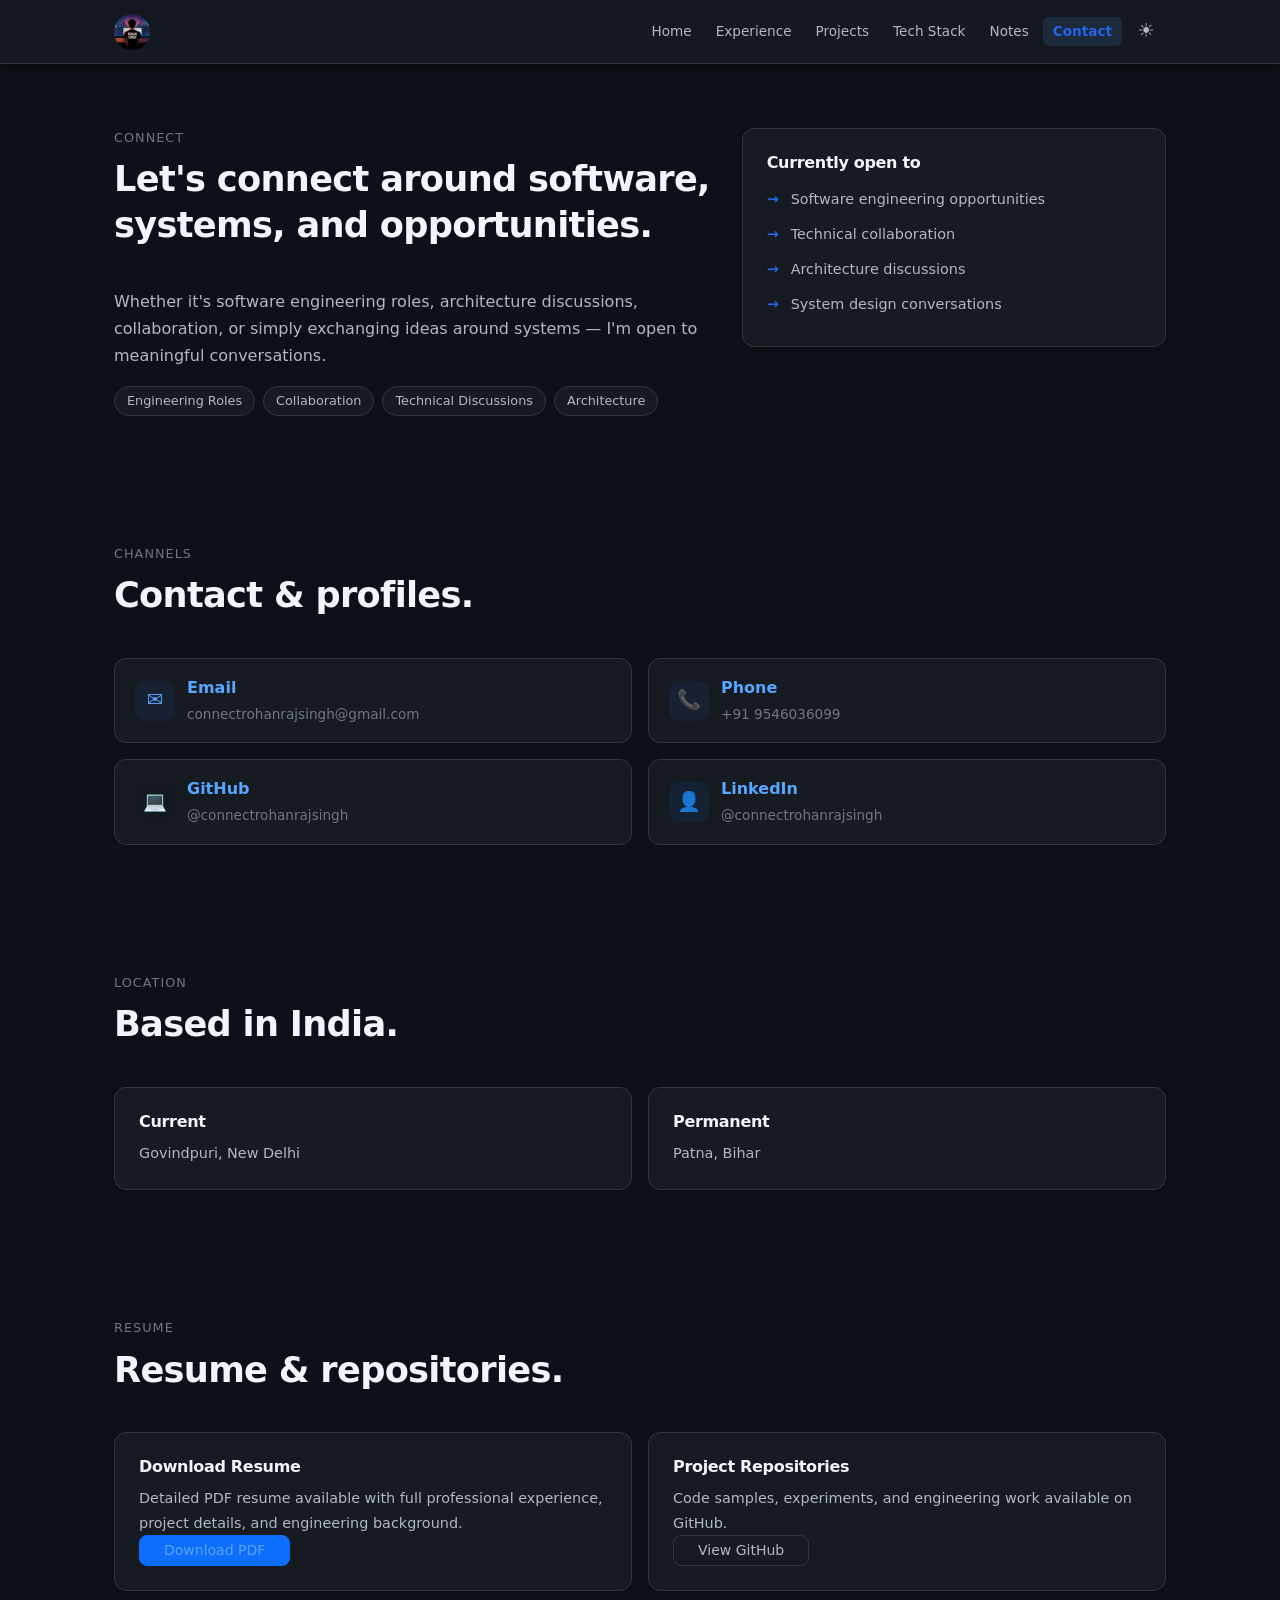
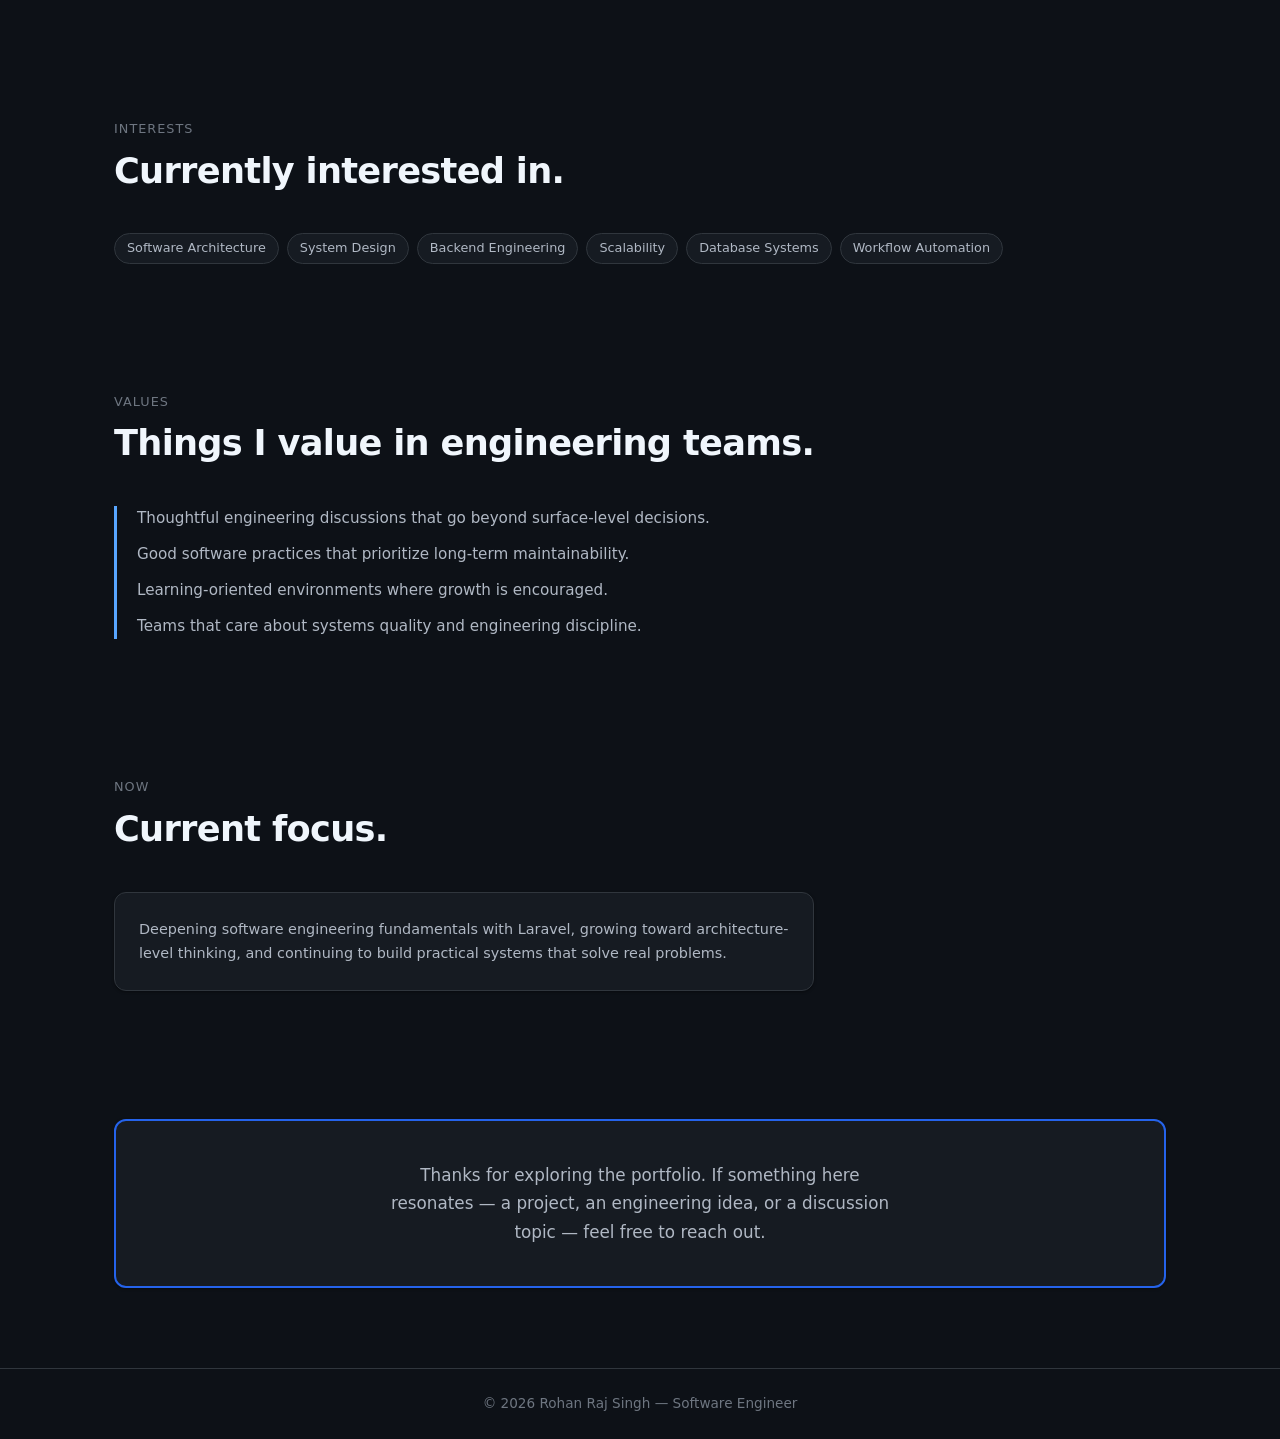
==== contact.html @ fb773af9 "Refactor projects and tech stack pages for improved structure and clarity - Updated HTML structure f" ====
<!DOCTYPE html>
<html lang="en">
<head>
  <meta charset="UTF-8">
  <meta name="viewport" content="width=device-width, initial-scale=1.0">
  <title>Contact — Rohan Raj Singh</title>
  <link rel="icon" href="assets/favicon.png" type="image/png">
  <link href="assets/bootstrap.css" rel="stylesheet">
  <link href="assets/style.css" rel="stylesheet">
  <script src="assets/dark-mode.js"></script>
</head>
<body>

<nav class="navbar navbar-expand-lg sticky-top">
  <div class="container">
    <a class="navbar-brand" href="index.html"><img class="navbar-logo" src="assets/logo.png" alt="RRS"></a>
    <button class="navbar-toggler" type="button" data-bs-toggle="collapse" data-bs-target="#mainNav">
      <span class="navbar-toggler-icon"></span>
    </button>
    <div class="collapse navbar-collapse" id="mainNav">
      <div class="navbar-nav ms-auto align-items-center gap-1">
        <a class="nav-link" href="index.html">Home</a>
        <a class="nav-link" href="experience.html">Experience</a>
        <a class="nav-link" href="projects.html">Projects</a>
        <a class="nav-link" href="tech-stack.html">Tech Stack</a>
        <a class="nav-link" href="engineering-notes.html">Notes</a>
        <a class="nav-link active" href="contact.html">Contact</a>
        <button class="theme-toggle" id="themeToggle">&#127769;</button>
      </div>
    </div>
  </div>
</nav>

<div class="container">
  <section class="section fade-in">
    <div class="row g-4 align-items-start">
      <div class="col-lg-7">
        <div class="section-header">
          <div class="label">Connect</div>
          <h2>Let's connect around software, systems, and opportunities.</h2>
        </div>
        <p>Whether it's software engineering roles, architecture discussions, collaboration, or simply exchanging ideas around systems — I'm open to meaningful conversations.</p>
        <div class="d-flex flex-wrap gap-2 mt-3">
          <span class="badge-modern">Engineering Roles</span>
          <span class="badge-modern">Collaboration</span>
          <span class="badge-modern">Technical Discussions</span>
          <span class="badge-modern">Architecture</span>
        </div>
      </div>
      <div class="col-lg-5">
        <div class="card-modern">
          <h5>Currently open to</h5>
          <ul class="feature-list" style="margin:0;">
            <li>Software engineering opportunities</li>
            <li>Technical collaboration</li>
            <li>Architecture discussions</li>
            <li>System design conversations</li>
          </ul>
        </div>
      </div>
    </div>
  </section>

  <section class="section fade-in">
    <div class="section-header">
      <div class="label">Channels</div>
      <h2>Contact & profiles.</h2>
    </div>
    <div class="row g-3">
      <div class="col-md-6">
        <a href="mailto:connectrohanrajsingh@gmail.com" target="_blank" class="contact-link">
          <span class="icon">&#9993;</span>
          <div><strong>Email</strong><br><span style="font-size:0.85rem;color:var(--text-muted);">connectrohanrajsingh@gmail.com</span></div>
        </a>
      </div>
      <div class="col-md-6">
        <a href="tel:+919546036099" target="_blank" class="contact-link">
          <span class="icon">&#128222;</span>
          <div><strong>Phone</strong><br><span style="font-size:0.85rem;color:var(--text-muted);">+91 9546036099</span></div>
        </a>
      </div>
      <div class="col-md-6">
        <a href="https://github.com/connectrohanrajsingh/" target="_blank" class="contact-link">
          <span class="icon" style="background:rgba(0,0,0,0.08);">&#128187;</span>
          <div><strong>GitHub</strong><br><span style="font-size:0.85rem;color:var(--text-muted);">@connectrohanrajsingh</span></div>
        </a>
      </div>
      <div class="col-md-6">
        <a href="https://www.linkedin.com/in/connectrohanrajsingh/" target="_blank" class="contact-link">
          <span class="icon" style="background:rgba(10,102,194,0.1);">&#128100;</span>
          <div><strong>LinkedIn</strong><br><span style="font-size:0.85rem;color:var(--text-muted);">@connectrohanrajsingh</span></div>
        </a>
      </div>
    </div>
  </section>

  <section class="section fade-in">
    <div class="section-header">
      <div class="label">Location</div>
      <h2>Based in India.</h2>
    </div>
    <div class="row g-3">
      <div class="col-md-6">
        <div class="card-modern">
          <h5>Current</h5>
          <p style="margin:0;">Govindpuri, New Delhi</p>
        </div>
      </div>
      <div class="col-md-6">
        <div class="card-modern">
          <h5>Permanent</h5>
          <p style="margin:0;">Patna, Bihar</p>
        </div>
      </div>
    </div>
  </section>

  <section class="section fade-in">
    <div class="section-header">
      <div class="label">Resume</div>
      <h2>Resume & repositories.</h2>
    </div>
    <div class="row g-3">
      <div class="col-md-6">
        <div class="card-modern">
          <h5>Download Resume</h5>
          <p>Detailed PDF resume available with full professional experience, project details, and engineering background.</p>
          <a href="assets/rohan-raj-singh.pdf" target="_blank" class="btn btn-primary btn-sm px-4" style="border-radius:8px;font-weight:500;">Download PDF</a>
        </div>
      </div>
      <div class="col-md-6">
        <div class="card-modern">
          <h5>Project Repositories</h5>
          <p>Code samples, experiments, and engineering work available on GitHub.</p>
          <a href="https://github.com/connectrohanrajsingh/" target="_blank" class="btn btn-outline-secondary btn-sm px-4" style="border-radius:8px;font-weight:500;">View GitHub</a>
        </div>
      </div>
    </div>
  </section>

  <section class="section fade-in">
    <div class="section-header">
      <div class="label">Interests</div>
      <h2>Currently interested in.</h2>
    </div>
    <div class="d-flex flex-wrap gap-2">
      <span class="badge-modern">Software Architecture</span>
      <span class="badge-modern">System Design</span>
      <span class="badge-modern">Backend Engineering</span>
      <span class="badge-modern">Scalability</span>
      <span class="badge-modern">Database Systems</span>
      <span class="badge-modern">Workflow Automation</span>
    </div>
  </section>

  <section class="section fade-in">
    <div class="section-header">
      <div class="label">Values</div>
      <h2>Things I value in engineering teams.</h2>
    </div>
    <div class="principle-block">
      <p>Thoughtful engineering discussions that go beyond surface-level decisions.</p>
      <p>Good software practices that prioritize long-term maintainability.</p>
      <p>Learning-oriented environments where growth is encouraged.</p>
      <p>Teams that care about systems quality and engineering discipline.</p>
    </div>
  </section>

  <section class="section fade-in">
    <div class="section-header">
      <div class="label">Now</div>
      <h2>Current focus.</h2>
    </div>
    <div class="card-modern" style="max-width:700px;">
      <p style="margin:0;">Deepening software engineering fundamentals with Laravel, growing toward architecture-level thinking, and continuing to build practical systems that solve real problems.</p>
    </div>
  </section>

  <section class="section fade-in" style="padding-bottom:80px;">
    <div class="card-modern" style="text-align:center;border-color:var(--primary);border-width:2px;padding:40px;">
      <p style="max-width:500px;margin:0 auto;font-size:1.05rem;">Thanks for exploring the portfolio. If something here resonates — a project, an engineering idea, or a discussion topic — feel free to reach out.</p>
    </div>
  </section>
</div>

<div class="footer">
  <div class="container">&copy; 2026 Rohan Raj Singh &mdash; Software Engineer</div>
</div>

<script src="assets/bootstrap.js"></script>
<script src="assets/script.js"></script>
</body>
</html>
---- assets/style.css ----
:root {
  --primary: #2563eb;
  --primary-light: #3b82f6;
  --primary-dark: #1d4ed8;
  --accent: #f59e0b;
  --bg: #f8fafc;
  --bg-card: #ffffff;
  --text: #1e293b;
  --text-secondary: #64748b;
  --text-muted: #94a3b8;
  --border: #e2e8f0;
  --shadow: 0 1px 3px rgba(0,0,0,0.06), 0 1px 2px rgba(0,0,0,0.04);
  --shadow-md: 0 4px 6px -1px rgba(0,0,0,0.07), 0 2px 4px -1px rgba(0,0,0,0.04);
  --radius: 12px;
  --radius-lg: 16px;
  --nav-height: 64px;
}

html.dark-mode {
  --bg: #0d1117;
  --bg-card: #161b22;
  --text: #f0f6fc;
  --text-secondary: #b0b8c4;
  --text-muted: #6e7681;
  --border: #30363d;
  --shadow: 0 1px 3px rgba(0,0,0,0.4);
  --shadow-md: 0 4px 6px -1px rgba(0,0,0,0.5);
}

*, *::before, *::after { box-sizing: border-box; }

html { scroll-behavior: smooth; }

body {
  margin: 0;
  padding: 0;
  font-family: -apple-system, BlinkMacSystemFont, 'Inter', 'Segoe UI', Roboto, system-ui, sans-serif;
  background: var(--bg);
  color: var(--text);
  line-height: 1.6;
  transition: background 0.3s, color 0.3s;
}

h1, h2, h3, h4, h5, h6 {
  letter-spacing: -0.02em;
  line-height: 1.3;
  margin: 0 0 0.5em;
}

p { line-height: 1.7; color: var(--text-secondary); margin: 0 0 1em; }
a { color: var(--primary); text-decoration: none; transition: color 0.2s; }
a:hover { color: var(--primary-dark); }

.container { max-width: 1100px; margin: 0 auto; padding: 0 24px; }

/* ─── Navbar ─── */
.navbar {
  min-height: var(--nav-height);
  background: var(--bg-card) !important;
  border-bottom: 1px solid var(--border) !important;
  box-shadow: var(--shadow-md) !important;
  transition: background 0.3s, border-color 0.3s;
  backdrop-filter: blur(8px);
  -webkit-backdrop-filter: blur(8px);
}

html.dark-mode .navbar {
  background: rgba(22, 27, 34, 0.95) !important;
  border-bottom: 1px solid #30363d !important;
}

html.dark-mode .navbar-toggler {
  border-color: rgba(255,255,255,0.2);
  background: rgba(255,255,255,0.05);
}

html.dark-mode .navbar-toggler:hover {
  background: rgba(255,255,255,0.1);
}

html.dark-mode .navbar-toggler-icon {
  filter: invert(1) brightness(2);
}

@media (max-width: 991.98px) {
  html.dark-mode .navbar-collapse {
    background: #161b22;
    border: 1px solid #30363d;
    border-radius: 12px;
    padding: 12px;
    margin-top: 8px;
  }
}

.navbar-logo {
  height: 36px; width: 36px;
  object-fit: cover;
  border-radius: 50%;
}

.nav-link {
  color: var(--text-secondary) !important;
  font-size: 0.85rem;
  padding: 4px 10px !important;
  border-radius: 6px;
  transition: all 0.2s;
}

.navbar-nav {
  gap: 2px;
}

.nav-link:hover { color: var(--primary) !important; background: rgba(37,99,235,0.06); }

.nav-link.active {
  color: var(--primary) !important;
  font-weight: 600;
  background: rgba(37,99,235,0.08);
}

/* ─── Theme Toggle ─── */
.theme-toggle {
  width: 40px; height: 40px;
  border: none;
  background: transparent;
  border-radius: 50%;
  display: flex;
  align-items: center;
  justify-content: center;
  cursor: pointer;
  transition: all 0.25s;
  font-size: 1.2rem;
  color: var(--text-secondary);
}
.theme-toggle:hover { transform: scale(1.15); background: rgba(0,0,0,0.05); }
html.dark-mode .theme-toggle:hover { background: rgba(255,255,255,0.08); }
html.dark-mode .nav-link:hover { background: rgba(88,166,255,0.08); }
html.dark-mode .nav-link.active { background: rgba(88,166,255,0.12); }
html.dark-mode .contact-link:hover { border-color: #58a6ff; color: #58a6ff; }
html.dark-mode .principle-block { border-left-color: #58a6ff; }
html.dark-mode .stat-number { color: #58a6ff; }
html.dark-mode .hero::before { background: radial-gradient(circle, rgba(88,166,255,0.08) 0%, transparent 70%); }

/* ─── Hero ─── */
.hero {
  padding: 80px 0 60px;
  position: relative;
  overflow: hidden;
}

.hero::before {
  content: '';
  position: absolute;
  top: -50%;
  right: -20%;
  width: 600px;
  height: 600px;
  background: radial-gradient(circle, rgba(37,99,235,0.06) 0%, transparent 70%);
  pointer-events: none;
}

.hero h1 {
  font-size: clamp(2.2rem, 5vw, 3.2rem);
  font-weight: 800;
  color: var(--text);
}

.hero .lead { font-size: 1.15rem; color: var(--text-secondary); }

/* ─── Stat Cards ─── */
.stat-card {
  background: var(--bg-card);
  border: 1px solid var(--border);
  border-radius: var(--radius);
  padding: 20px;
  box-shadow: var(--shadow);
  transition: transform 0.2s, box-shadow 0.2s;
}
.stat-card:hover { transform: translateY(-2px); box-shadow: var(--shadow-md); }
.stat-number { font-size: 1.8rem; font-weight: 700; color: var(--primary); line-height: 1.2; }
.stat-label { font-size: 0.85rem; color: var(--text-muted); }

/* ─── Sections ─── */
.section { padding: 64px 0; }
.section-title {
  font-size: 1.5rem;
  font-weight: 700;
  margin-bottom: 2rem;
  position: relative;
  display: inline-block;
}
.section-title::after {
  content: '';
  display: block;
  width: 40px;
  height: 3px;
  background: var(--primary);
  border-radius: 2px;
  margin-top: 6px;
}

/* ─── Cards ─── */
.card-modern {
  background: var(--bg-card);
  border: 1px solid var(--border);
  border-radius: var(--radius);
  padding: 24px;
  box-shadow: var(--shadow);
  transition: all 0.25s;
  height: 100%;
}
.card-modern:hover {
  transform: translateY(-3px);
  box-shadow: var(--shadow-md);
  border-color: var(--primary);
}

.card-modern h5 { font-size: 1rem; font-weight: 600; margin-bottom: 8px; }
.card-modern p { font-size: 0.9rem; margin: 0; }

/* ─── Timeline ─── */
.timeline {
  position: relative;
  padding-left: 32px;
}
.timeline::before {
  content: '';
  position: absolute;
  left: 0;
  top: 0;
  bottom: 0;
  width: 2px;
  background: var(--border);
}
.timeline-item {
  position: relative;
  padding-bottom: 32px;
}
.timeline-item::before {
  content: '';
  position: absolute;
  left: -38px;
  top: 6px;
  width: 12px;
  height: 12px;
  border-radius: 50%;
  background: var(--primary);
  border: 3px solid var(--bg);
  box-shadow: 0 0 0 2px var(--primary);
}
.timeline-item:last-child { padding-bottom: 0; }

/* ─── Badges ─── */
.badge-modern {
  display: inline-block;
  padding: 4px 12px;
  border-radius: 20px;
  font-size: 0.8rem;
  font-weight: 500;
  background: var(--bg-card);
  border: 1px solid var(--border);
  color: var(--text-secondary);
  transition: all 0.2s;
}
.badge-modern:hover { border-color: var(--primary); color: var(--primary); }
.badge-primary { background: rgba(37,99,235,0.1); border-color: rgba(37,99,235,0.2); color: var(--primary); }
.badge-success { background: rgba(16,185,129,0.1); border-color: rgba(16,185,129,0.2); color: #059669; }
.badge-warning { background: rgba(245,158,11,0.1); border-color: rgba(245,158,11,0.2); color: #d97706; }
.badge-danger { background: rgba(239,68,68,0.1); border-color: rgba(239,68,68,0.2); color: #dc2626; }

html.dark-mode .badge-primary { background: rgba(56,139,253,0.2); border-color: rgba(56,139,253,0.3); color: #58a6ff; }
html.dark-mode .badge-success { background: rgba(35,134,54,0.2); border-color: rgba(35,134,54,0.3); color: #3fb950; }
html.dark-mode .badge-warning { background: rgba(209,145,27,0.2); border-color: rgba(209,145,27,0.3); color: #d29922; }
html.dark-mode .badge-danger { background: rgba(218,54,51,0.2); border-color: rgba(218,54,51,0.3); color: #f85149; }
html.dark-mode a { color: #58a6ff; }
html.dark-mode a:hover { color: #79c0ff; }
html.dark-mode .badge-modern { border-color: #30363d; color: #b0b8c4; }
html.dark-mode .badge-modern:hover { border-color: #58a6ff; color: #58a6ff; }
html.dark-mode .card-modern:hover { border-color: #58a6ff; }
html.dark-mode .btn-outline-secondary { color: #b0b8c4; border-color: #30363d; }
html.dark-mode .btn-outline-secondary:hover { background: #30363d; color: #f0f6fc; }

/* ─── Feature List ─── */
.feature-list { list-style: none; padding: 0; margin: 0; }
.feature-list li {
  padding: 6px 0;
  padding-left: 24px;
  position: relative;
  color: var(--text-secondary);
  font-size: 0.9rem;
}
.feature-list li::before {
  content: '→';
  position: absolute;
  left: 0;
  color: var(--primary);
  font-weight: 600;
}

/* ─── Principle Block ─── */
.principle-block {
  border-left: 3px solid var(--primary);
  padding-left: 20px;
}
.principle-block p { margin-bottom: 10px; font-size: 0.95rem; }

/* ─── Contact Grid ─── */
.contact-link {
  display: flex;
  align-items: center;
  gap: 12px;
  padding: 16px 20px;
  background: var(--bg-card);
  border: 1px solid var(--border);
  border-radius: var(--radius);
  color: var(--text);
  transition: all 0.25s;
}
.contact-link:hover {
  border-color: var(--primary);
  color: var(--primary);
  transform: translateY(-2px);
  box-shadow: var(--shadow-md);
}
.contact-link .icon {
  width: 40px; height: 40px;
  border-radius: 10px;
  display: flex;
  align-items: center;
  justify-content: center;
  font-size: 1.2rem;
  background: rgba(37,99,235,0.08);
  flex-shrink: 0;
}

/* ─── Section Header ─── */
.section-header {
  margin-bottom: 40px;
}
.section-header .label {
  font-size: 0.8rem;
  text-transform: uppercase;
  letter-spacing: 0.08em;
  color: var(--text-muted);
  margin-bottom: 8px;
}
.section-header h2 {
  font-size: clamp(1.6rem, 3vw, 2.2rem);
  font-weight: 700;
  margin-bottom: 12px;
}
.section-header p {
  font-size: 1.05rem;
  max-width: 600px;
}

/* ─── Misc ─── */
.text-gradient {
  background: linear-gradient(135deg, var(--primary), var(--accent));
  -webkit-background-clip: text;
  -webkit-text-fill-color: transparent;
  background-clip: text;
}

.gap-2 { gap: 8px; }
.gap-3 { gap: 16px; }
.gap-4 { gap: 24px; }
.mb-2 { margin-bottom: 8px; }
.mb-3 { margin-bottom: 16px; }
.mb-4 { margin-bottom: 24px; }
.mb-5 { margin-bottom: 40px; }
.mt-2 { margin-top: 8px; }
.mt-3 { margin-top: 16px; }
.mt-4 { margin-top: 24px; }
.p-3 { padding: 16px; }
.p-4 { padding: 24px; }

/* ─── Animations ─── */
.fade-in {
  opacity: 0;
  transform: translateY(20px);
  transition: opacity 0.6s ease, transform 0.6s ease;
}
.fade-in.visible {
  opacity: 1;
  transform: translateY(0);
}

/* ─── Responsive ─── */
@media (max-width: 768px) {
  .hero { padding: 48px 0 40px; }
  .section { padding: 40px 0; }
  .container { padding: 0 16px; }
}

/* ─── Footer ─── */
.footer {
  padding: 24px 0;
  border-top: 1px solid var(--border);
  text-align: center;
  color: var(--text-muted);
  font-size: 0.85rem;
}
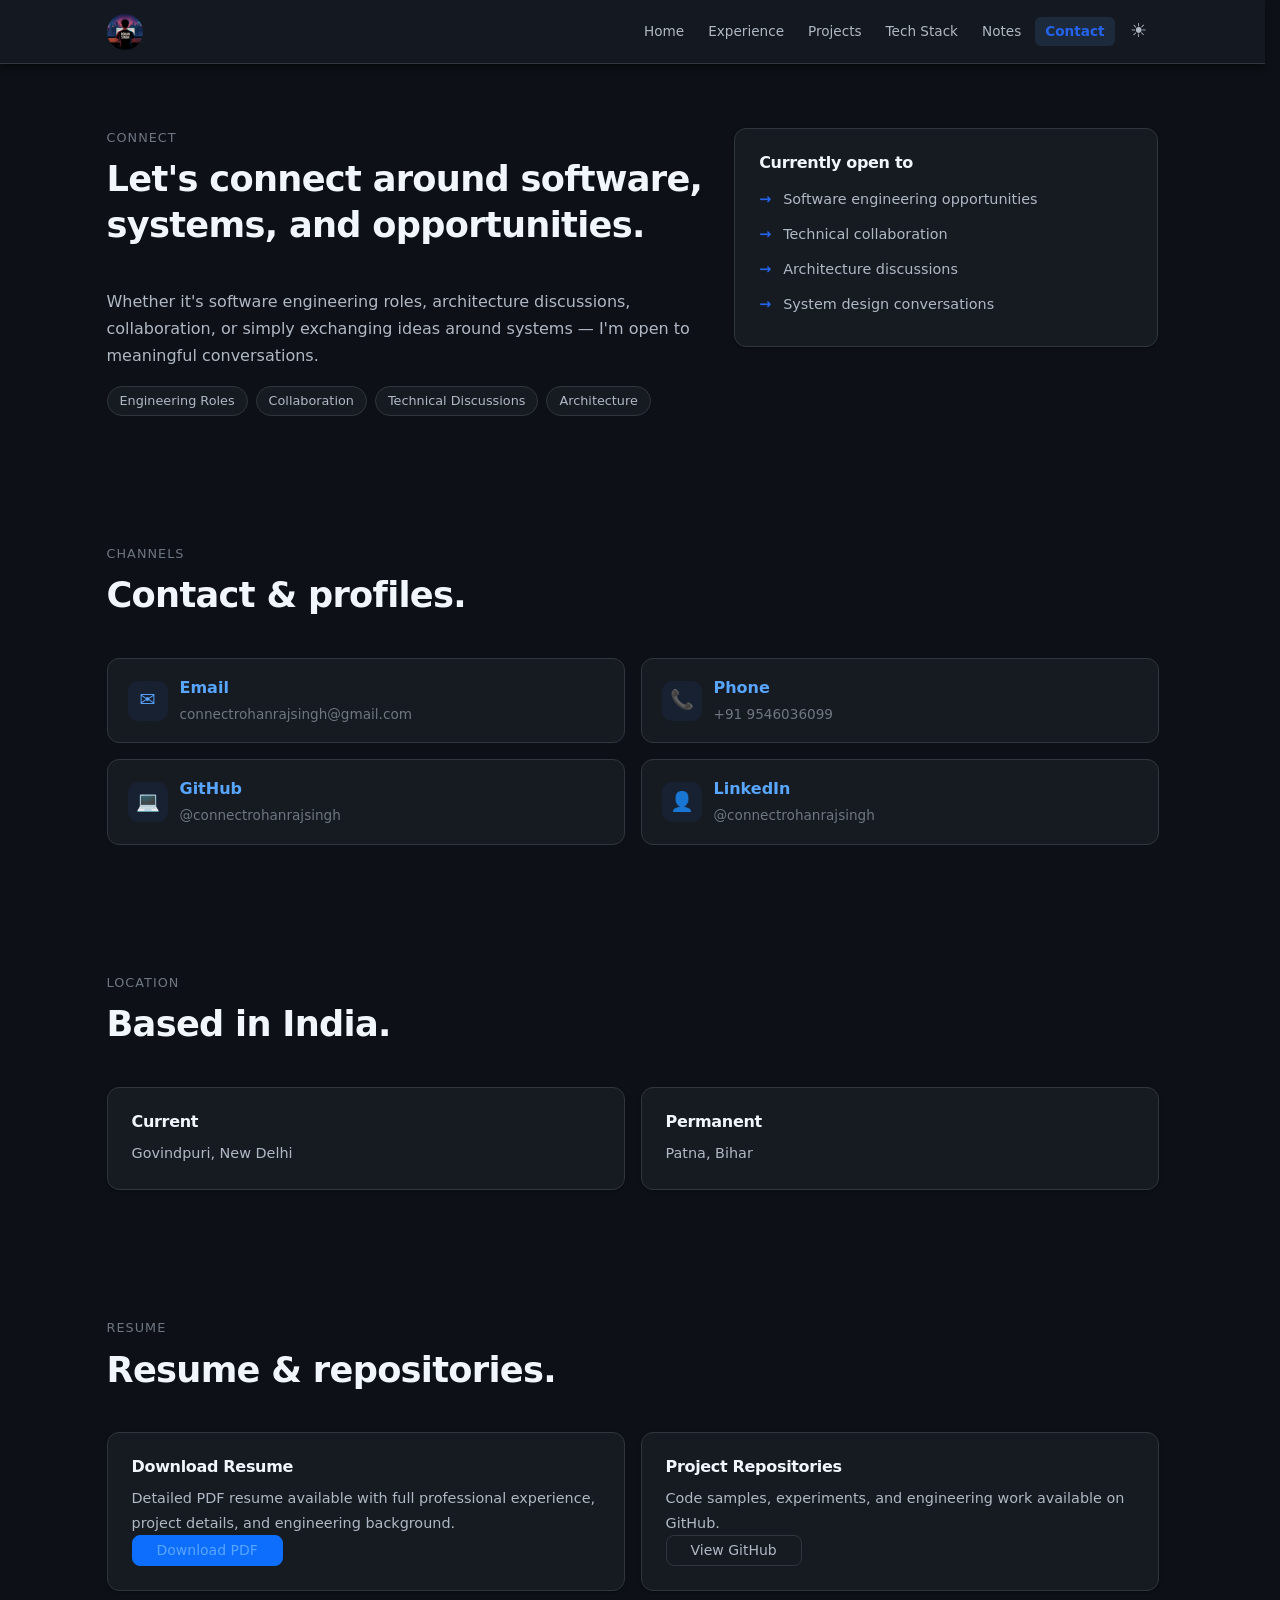
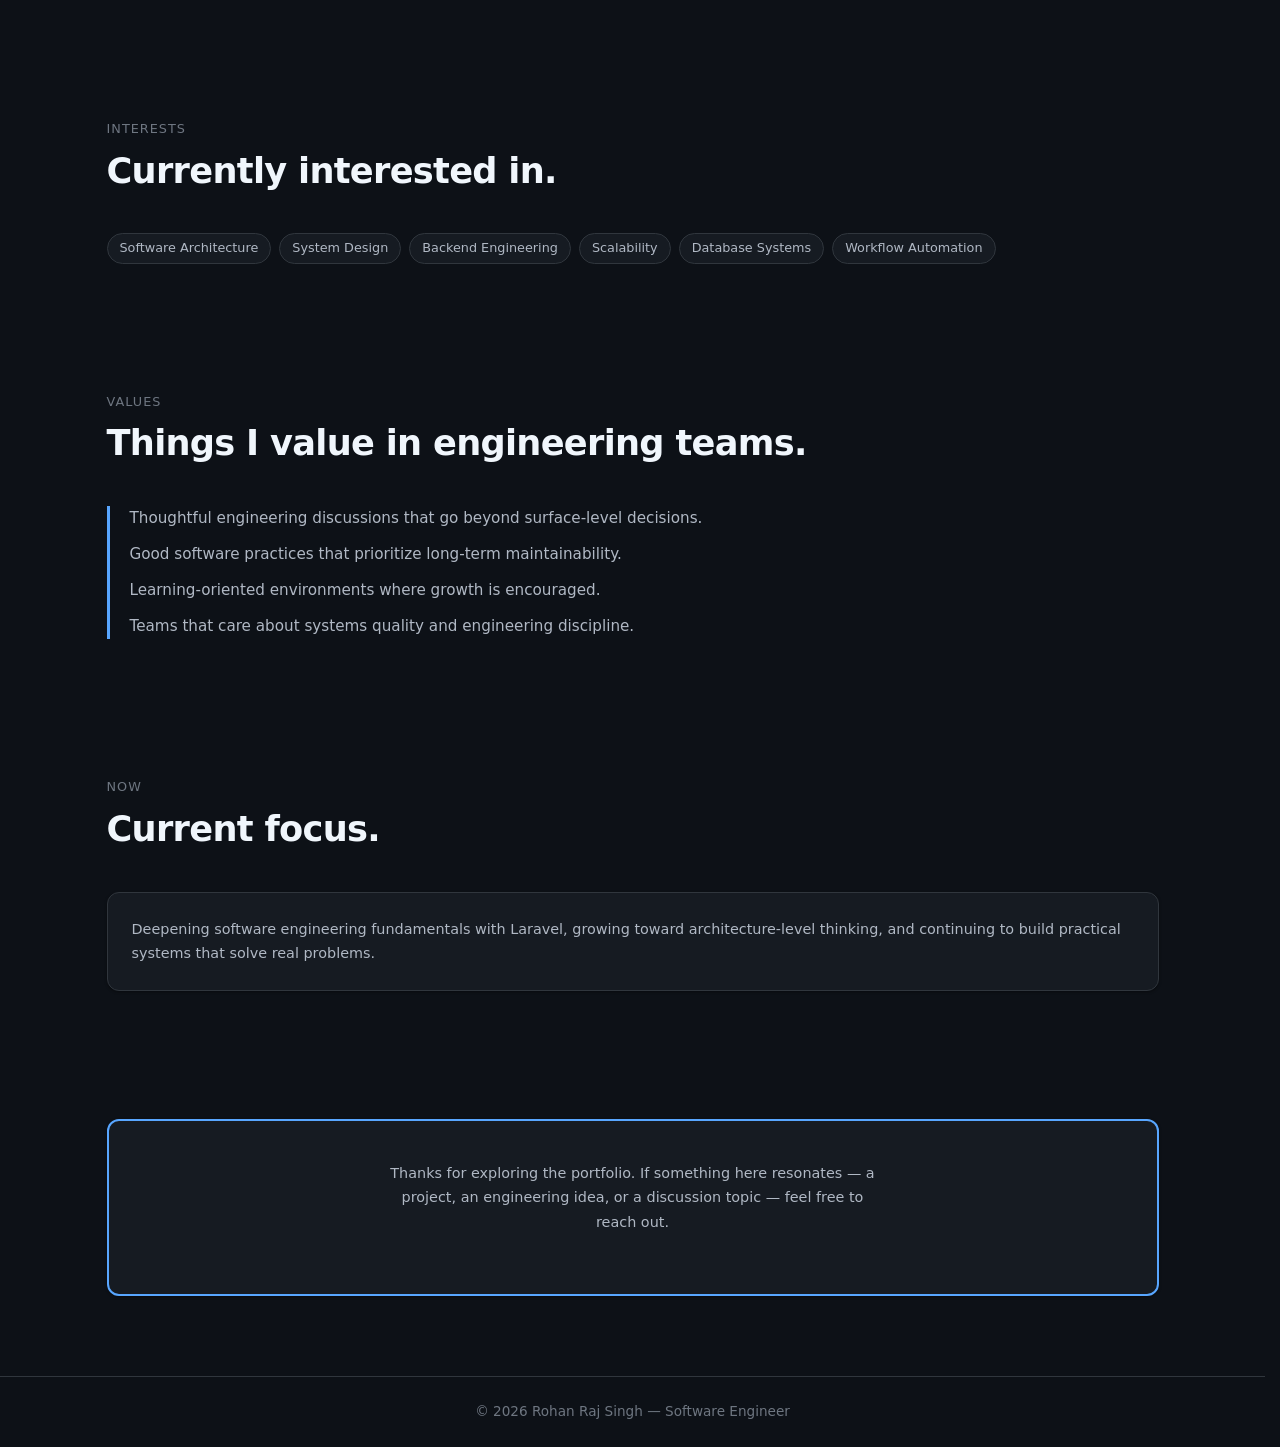
==== commit ef8fa007: "Refactor HTML structure and styles across multiple pages - Updated index.html to improve semantic st" ====
--- a/contact.html
+++ b/contact.html
@@ -1,193 +1,239 @@
 <!DOCTYPE html>
 <html lang="en">
-<head>
-  <meta charset="UTF-8">
-  <meta name="viewport" content="width=device-width, initial-scale=1.0">
-  <title>Contact — Rohan Raj Singh</title>
-  <link rel="icon" href="assets/favicon.png" type="image/png">
-  <link href="assets/bootstrap.css" rel="stylesheet">
-  <link href="assets/style.css" rel="stylesheet">
-  <script src="assets/dark-mode.js"></script>
-</head>
-<body>
-
-<nav class="navbar navbar-expand-lg sticky-top">
-  <div class="container">
-    <a class="navbar-brand" href="index.html"><img class="navbar-logo" src="assets/logo.png" alt="RRS"></a>
-    <button class="navbar-toggler" type="button" data-bs-toggle="collapse" data-bs-target="#mainNav">
-      <span class="navbar-toggler-icon"></span>
-    </button>
-    <div class="collapse navbar-collapse" id="mainNav">
-      <div class="navbar-nav ms-auto align-items-center gap-1">
-        <a class="nav-link" href="index.html">Home</a>
-        <a class="nav-link" href="experience.html">Experience</a>
-        <a class="nav-link" href="projects.html">Projects</a>
-        <a class="nav-link" href="tech-stack.html">Tech Stack</a>
-        <a class="nav-link" href="engineering-notes.html">Notes</a>
-        <a class="nav-link active" href="contact.html">Contact</a>
-        <button class="theme-toggle" id="themeToggle">&#127769;</button>
+
+  <head>
+    <meta charset="UTF-8">
+    <meta name="viewport" content="width=device-width, initial-scale=1.0">
+    <title>Contact — Rohan Raj Singh</title>
+    <meta name="description" content="Contact Rohan Raj Singh — Software Engineer open to engineering opportunities, technical collaboration, and system design conversations.">
+    <meta name="author" content="Rohan Raj Singh">
+    <meta property="og:title" content="Contact — Rohan Raj Singh">
+    <meta property="og:description" content="Connect with Rohan Raj Singh for software engineering roles, architecture discussions, and backend engineering opportunities.">
+    <meta property="og:url" content="https://rohanrajsingh.com/contact">
+    <link rel="canonical" href="https://rohanrajsingh.com/contact">
+    <link rel="llms.txt" href="/llms.txt">
+    <meta property="og:type" content="website">
+    <meta name="twitter:card" content="summary_large_image">
+    <link rel="icon" href="assets/favicon.png" type="image/png">
+    <link rel="apple-touch-icon" href="assets/favicon.png">
+    <link href="assets/bootstrap.css" rel="stylesheet">
+    <link href="assets/style.css" rel="stylesheet">
+    <script src="assets/dark-mode.js"></script>
+    <meta property="og:image" content="https://rohanrajsingh.com/assets/social-preview.png">
+    <meta property="og:locale" content="en_IN">
+    <meta name="twitter:site" content="@connectrohanraj">
+    <meta name="twitter:creator" content="@connectrohanraj">
+    <script type="application/ld+json">
+  {
+    "@context": "https://schema.org",
+    "@graph": [
+      {
+        "@type": "WebSite",
+        "@id": "https://rohanrajsingh.com/#website",
+        "url": "https://rohanrajsingh.com/",
+        "name": "Rohan Raj Singh",
+        "description": "Contact Rohan Raj Singh — Software Engineer open to engineering opportunities, technical collaboration, and system design conversations."
+      },
+      {
+        "@type": "Person",
+        "@id": "https://rohanrajsingh.com/#person",
+        "name": "Rohan Raj Singh",
+        "url": "https://rohanrajsingh.com/",
+        "jobTitle": "Software Engineer",
+        "description": "Building reliable backend systems, workflow-driven applications, and data-intensive platforms at scale.",
+        "sameAs": [
+          "https://github.com/connectrohanrajsingh",
+          "https://www.linkedin.com/in/connectrohanrajsingh/"
+        ]
+      }
+    ]
+  }
+  </script>
+  </head>
+
+  <body>
+
+    <nav class="navbar navbar-expand-lg sticky-top" aria-label="Main navigation">
+      <div class="container">
+        <a class="navbar-brand" href="/"><img class="navbar-logo" src="assets/logo.png" alt="Rohan Raj Singh" width="36" height="36"></a>
+        <button class="navbar-toggler" type="button" data-bs-toggle="collapse" data-bs-target="#mainNav">
+          <span class="navbar-toggler-icon"></span>
+        </button>
+        <div class="collapse navbar-collapse" id="mainNav">
+          <div class="navbar-nav ms-auto align-items-center gap-1">
+            <a class="nav-link" href="/">Home</a>
+            <a class="nav-link" href="experience">Experience</a>
+            <a class="nav-link" href="projects">Projects</a>
+            <a class="nav-link" href="tech-stack">Tech Stack</a>
+            <a class="nav-link" href="engineering-notes">Notes</a>
+            <a class="nav-link active" href="contact">Contact</a>
+            <button class="theme-toggle" id="themeToggle">&#127769;</button>
+          </div>
+        </div>
       </div>
+    </nav>
+
+    <main>
+    <div class="container">
+      <section class="section fade-in">
+        <div class="row g-4 align-items-start">
+          <div class="col-lg-7">
+            <div class="section-header">
+              <div class="label">Connect</div>
+              <h2>Let's connect around software, systems, and opportunities.</h2>
+            </div>
+            <p>Whether it's software engineering roles, architecture discussions, collaboration, or simply exchanging ideas around systems — I'm open to meaningful conversations.</p>
+            <div class="d-flex flex-wrap gap-2 mt-3">
+              <span class="badge-modern">Engineering Roles</span>
+              <span class="badge-modern">Collaboration</span>
+              <span class="badge-modern">Technical Discussions</span>
+              <span class="badge-modern">Architecture</span>
+            </div>
+          </div>
+          <div class="col-lg-5">
+            <div class="card-modern">
+              <h5>Currently open to</h5>
+              <ul class="feature-list m-0">
+                <li>Software engineering opportunities</li>
+                <li>Technical collaboration</li>
+                <li>Architecture discussions</li>
+                <li>System design conversations</li>
+              </ul>
+            </div>
+          </div>
+        </div>
+      </section>
+
+      <section class="section fade-in">
+        <div class="section-header">
+          <div class="label">Channels</div>
+          <h2>Contact & profiles.</h2>
+        </div>
+        <div class="row g-3">
+          <div class="col-md-6">
+            <a href="mailto:connectrohanrajsingh@gmail.com" target="_blank" rel="noopener noreferrer" class="contact-link">
+              <span class="icon">&#9993;</span>
+              <div><strong>Email</strong><br><span class="contact-detail">connectrohanrajsingh@gmail.com</span></div>
+            </a>
+          </div>
+          <div class="col-md-6">
+            <a href="tel:+919546036099" target="_blank" rel="noopener noreferrer" class="contact-link">
+              <span class="icon">&#128222;</span>
+              <div><strong>Phone</strong><br><span class="contact-detail">+91 9546036099</span></div>
+            </a>
+          </div>
+          <div class="col-md-6">
+            <a href="https://github.com/connectrohanrajsingh/" target="_blank" rel="noopener noreferrer" class="contact-link">
+              <span class="icon icon-github">&#128187;</span>
+              <div><strong>GitHub</strong><br><span class="contact-detail">@connectrohanrajsingh</span></div>
+            </a>
+          </div>
+          <div class="col-md-6">
+            <a href="https://www.linkedin.com/in/connectrohanrajsingh/" target="_blank" rel="noopener noreferrer" class="contact-link">
+              <span class="icon icon-linkedin">&#128100;</span>
+              <div><strong>LinkedIn</strong><br><span class="contact-detail">@connectrohanrajsingh</span></div>
+            </a>
+          </div>
+        </div>
+      </section>
+
+      <section class="section fade-in">
+        <div class="section-header">
+          <div class="label">Location</div>
+          <h2>Based in India.</h2>
+        </div>
+        <div class="row g-3">
+          <div class="col-md-6">
+            <div class="card-modern">
+              <h5>Current</h5>
+              <p>Govindpuri, New Delhi</p>
+            </div>
+          </div>
+          <div class="col-md-6">
+            <div class="card-modern">
+              <h5>Permanent</h5>
+              <p>Patna, Bihar</p>
+            </div>
+          </div>
+        </div>
+      </section>
+
+      <section class="section fade-in">
+        <div class="section-header">
+          <div class="label">Resume</div>
+          <h2>Resume & repositories.</h2>
+        </div>
+        <div class="row g-3">
+          <div class="col-md-6">
+            <div class="card-modern">
+              <h5>Download Resume</h5>
+              <p>Detailed PDF resume available with full professional experience, project details, and engineering background.</p>
+              <a href="assets/rohan-raj-singh.pdf" target="_blank" rel="noopener noreferrer" download class="btn btn-primary btn-sm px-4 btn-rounded">Download PDF</a>
+            </div>
+          </div>
+          <div class="col-md-6">
+            <div class="card-modern">
+              <h5>Project Repositories</h5>
+              <p>Code samples, experiments, and engineering work available on GitHub.</p>
+              <a href="https://github.com/connectrohanrajsingh/" target="_blank" rel="noopener noreferrer" class="btn btn-outline-secondary btn-sm px-4 btn-rounded">View GitHub</a>
+            </div>
+          </div>
+        </div>
+      </section>
+
+      <section class="section fade-in">
+        <div class="section-header">
+          <div class="label">Interests</div>
+          <h2>Currently interested in.</h2>
+        </div>
+        <div class="d-flex flex-wrap gap-2">
+          <span class="badge-modern">Software Architecture</span>
+          <span class="badge-modern">System Design</span>
+          <span class="badge-modern">Backend Engineering</span>
+          <span class="badge-modern">Scalability</span>
+          <span class="badge-modern">Database Systems</span>
+          <span class="badge-modern">Workflow Automation</span>
+        </div>
+      </section>
+
+      <section class="section fade-in">
+        <div class="section-header">
+          <div class="label">Values</div>
+          <h2>Things I value in engineering teams.</h2>
+        </div>
+        <div class="principle-block">
+          <p>Thoughtful engineering discussions that go beyond surface-level decisions.</p>
+          <p>Good software practices that prioritize long-term maintainability.</p>
+          <p>Learning-oriented environments where growth is encouraged.</p>
+          <p>Teams that care about systems quality and engineering discipline.</p>
+        </div>
+      </section>
+
+      <section class="section fade-in">
+        <div class="section-header">
+          <div class="label">Now</div>
+          <h2>Current focus.</h2>
+        </div>
+        <div class="card-modern">
+          <p>Deepening software engineering fundamentals with Laravel, growing toward architecture-level thinking, and continuing to build practical systems that solve real problems.</p>
+        </div>
+      </section>
+
+      <section class="section fade-in section-last">
+        <div class="card-modern card-cta">
+          <p class="lead-emphasis">Thanks for exploring the portfolio. If something here resonates — a project, an engineering idea, or a discussion topic — feel free to reach out.</p>
+        </div>
+      </section>
     </div>
-  </div>
-</nav>
-
-<div class="container">
-  <section class="section fade-in">
-    <div class="row g-4 align-items-start">
-      <div class="col-lg-7">
-        <div class="section-header">
-          <div class="label">Connect</div>
-          <h2>Let's connect around software, systems, and opportunities.</h2>
-        </div>
-        <p>Whether it's software engineering roles, architecture discussions, collaboration, or simply exchanging ideas around systems — I'm open to meaningful conversations.</p>
-        <div class="d-flex flex-wrap gap-2 mt-3">
-          <span class="badge-modern">Engineering Roles</span>
-          <span class="badge-modern">Collaboration</span>
-          <span class="badge-modern">Technical Discussions</span>
-          <span class="badge-modern">Architecture</span>
-        </div>
-      </div>
-      <div class="col-lg-5">
-        <div class="card-modern">
-          <h5>Currently open to</h5>
-          <ul class="feature-list" style="margin:0;">
-            <li>Software engineering opportunities</li>
-            <li>Technical collaboration</li>
-            <li>Architecture discussions</li>
-            <li>System design conversations</li>
-          </ul>
-        </div>
-      </div>
+
+    </main>
+
+    <div class="footer">
+      <div class="container">&copy; 2026 Rohan Raj Singh &mdash; Software Engineer</div>
     </div>
-  </section>
-
-  <section class="section fade-in">
-    <div class="section-header">
-      <div class="label">Channels</div>
-      <h2>Contact & profiles.</h2>
-    </div>
-    <div class="row g-3">
-      <div class="col-md-6">
-        <a href="mailto:connectrohanrajsingh@gmail.com" target="_blank" class="contact-link">
-          <span class="icon">&#9993;</span>
-          <div><strong>Email</strong><br><span style="font-size:0.85rem;color:var(--text-muted);">connectrohanrajsingh@gmail.com</span></div>
-        </a>
-      </div>
-      <div class="col-md-6">
-        <a href="tel:+919546036099" target="_blank" class="contact-link">
-          <span class="icon">&#128222;</span>
-          <div><strong>Phone</strong><br><span style="font-size:0.85rem;color:var(--text-muted);">+91 9546036099</span></div>
-        </a>
-      </div>
-      <div class="col-md-6">
-        <a href="https://github.com/connectrohanrajsingh/" target="_blank" class="contact-link">
-          <span class="icon" style="background:rgba(0,0,0,0.08);">&#128187;</span>
-          <div><strong>GitHub</strong><br><span style="font-size:0.85rem;color:var(--text-muted);">@connectrohanrajsingh</span></div>
-        </a>
-      </div>
-      <div class="col-md-6">
-        <a href="https://www.linkedin.com/in/connectrohanrajsingh/" target="_blank" class="contact-link">
-          <span class="icon" style="background:rgba(10,102,194,0.1);">&#128100;</span>
-          <div><strong>LinkedIn</strong><br><span style="font-size:0.85rem;color:var(--text-muted);">@connectrohanrajsingh</span></div>
-        </a>
-      </div>
-    </div>
-  </section>
-
-  <section class="section fade-in">
-    <div class="section-header">
-      <div class="label">Location</div>
-      <h2>Based in India.</h2>
-    </div>
-    <div class="row g-3">
-      <div class="col-md-6">
-        <div class="card-modern">
-          <h5>Current</h5>
-          <p style="margin:0;">Govindpuri, New Delhi</p>
-        </div>
-      </div>
-      <div class="col-md-6">
-        <div class="card-modern">
-          <h5>Permanent</h5>
-          <p style="margin:0;">Patna, Bihar</p>
-        </div>
-      </div>
-    </div>
-  </section>
-
-  <section class="section fade-in">
-    <div class="section-header">
-      <div class="label">Resume</div>
-      <h2>Resume & repositories.</h2>
-    </div>
-    <div class="row g-3">
-      <div class="col-md-6">
-        <div class="card-modern">
-          <h5>Download Resume</h5>
-          <p>Detailed PDF resume available with full professional experience, project details, and engineering background.</p>
-          <a href="assets/rohan-raj-singh.pdf" target="_blank" class="btn btn-primary btn-sm px-4" style="border-radius:8px;font-weight:500;">Download PDF</a>
-        </div>
-      </div>
-      <div class="col-md-6">
-        <div class="card-modern">
-          <h5>Project Repositories</h5>
-          <p>Code samples, experiments, and engineering work available on GitHub.</p>
-          <a href="https://github.com/connectrohanrajsingh/" target="_blank" class="btn btn-outline-secondary btn-sm px-4" style="border-radius:8px;font-weight:500;">View GitHub</a>
-        </div>
-      </div>
-    </div>
-  </section>
-
-  <section class="section fade-in">
-    <div class="section-header">
-      <div class="label">Interests</div>
-      <h2>Currently interested in.</h2>
-    </div>
-    <div class="d-flex flex-wrap gap-2">
-      <span class="badge-modern">Software Architecture</span>
-      <span class="badge-modern">System Design</span>
-      <span class="badge-modern">Backend Engineering</span>
-      <span class="badge-modern">Scalability</span>
-      <span class="badge-modern">Database Systems</span>
-      <span class="badge-modern">Workflow Automation</span>
-    </div>
-  </section>
-
-  <section class="section fade-in">
-    <div class="section-header">
-      <div class="label">Values</div>
-      <h2>Things I value in engineering teams.</h2>
-    </div>
-    <div class="principle-block">
-      <p>Thoughtful engineering discussions that go beyond surface-level decisions.</p>
-      <p>Good software practices that prioritize long-term maintainability.</p>
-      <p>Learning-oriented environments where growth is encouraged.</p>
-      <p>Teams that care about systems quality and engineering discipline.</p>
-    </div>
-  </section>
-
-  <section class="section fade-in">
-    <div class="section-header">
-      <div class="label">Now</div>
-      <h2>Current focus.</h2>
-    </div>
-    <div class="card-modern" style="max-width:700px;">
-      <p style="margin:0;">Deepening software engineering fundamentals with Laravel, growing toward architecture-level thinking, and continuing to build practical systems that solve real problems.</p>
-    </div>
-  </section>
-
-  <section class="section fade-in" style="padding-bottom:80px;">
-    <div class="card-modern" style="text-align:center;border-color:var(--primary);border-width:2px;padding:40px;">
-      <p style="max-width:500px;margin:0 auto;font-size:1.05rem;">Thanks for exploring the portfolio. If something here resonates — a project, an engineering idea, or a discussion topic — feel free to reach out.</p>
-    </div>
-  </section>
-</div>
-
-<div class="footer">
-  <div class="container">&copy; 2026 Rohan Raj Singh &mdash; Software Engineer</div>
-</div>
-
-<script src="assets/bootstrap.js"></script>
-<script src="assets/script.js"></script>
-</body>
-</html>
+
+    <script src="assets/bootstrap.js"></script>
+    <script src="assets/script.js"></script>
+  </body>
+
+</html>
--- a/assets/style.css
+++ b/assets/style.css
@@ -29,7 +29,7 @@
 
 *, *::before, *::after { box-sizing: border-box; }
 
-html { scroll-behavior: smooth; }
+html { scroll-behavior: smooth; scrollbar-gutter: stable; overflow-anchor: auto; }
 
 body {
   margin: 0;
@@ -139,7 +139,10 @@
 html.dark-mode .contact-link:hover { border-color: #58a6ff; color: #58a6ff; }
 html.dark-mode .principle-block { border-left-color: #58a6ff; }
 html.dark-mode .stat-number { color: #58a6ff; }
-html.dark-mode .hero::before { background: radial-gradient(circle, rgba(88,166,255,0.08) 0%, transparent 70%); }
+html.dark-mode .stat-card { border-color: #30363d; background: #161b22; }
+html.dark-mode .stat-label { color: #8b949e; }
+html.dark-mode .hero::before { background: radial-gradient(circle, rgba(88,166,255,0.12) 0%, transparent 70%); }
+html.dark-mode .hero .lead { color: #c9d1d9; }
 
 /* ─── Hero ─── */
 .hero {
@@ -175,10 +178,16 @@
   padding: 20px;
   box-shadow: var(--shadow);
   transition: transform 0.2s, box-shadow 0.2s;
+  height: 100%;
+  min-height: 120px;
+  display: flex;
+  flex-direction: column;
+  align-items: center;
+  justify-content: center;
 }
 .stat-card:hover { transform: translateY(-2px); box-shadow: var(--shadow-md); }
 .stat-number { font-size: 1.8rem; font-weight: 700; color: var(--primary); line-height: 1.2; }
-.stat-label { font-size: 0.85rem; color: var(--text-muted); }
+.stat-label { font-size: 0.85rem; color: var(--text-muted); margin-top: 4px; }
 
 /* ─── Sections ─── */
 .section { padding: 64px 0; }
@@ -217,6 +226,9 @@
 
 .card-modern h5 { font-size: 1rem; font-weight: 600; margin-bottom: 8px; }
 .card-modern p { font-size: 0.9rem; margin: 0; }
+.card-modern.card-nested { box-shadow: none; padding: 18px; }
+.card-modern.card-sub { box-shadow: none; padding: 14px; }
+.card-modern.card-dashed { box-shadow: none; border-style: dashed; }
 
 /* ─── Timeline ─── */
 .timeline {
@@ -277,8 +289,11 @@
 html.dark-mode .badge-modern { border-color: #30363d; color: #b0b8c4; }
 html.dark-mode .badge-modern:hover { border-color: #58a6ff; color: #58a6ff; }
 html.dark-mode .card-modern:hover { border-color: #58a6ff; }
+html.dark-mode .hero-quote { border-left-color: #58a6ff; }
+html.dark-mode .project-label { color: #8b949e; }
 html.dark-mode .btn-outline-secondary { color: #b0b8c4; border-color: #30363d; }
 html.dark-mode .btn-outline-secondary:hover { background: #30363d; color: #f0f6fc; }
+html.dark-mode .card-cta { border-color: #58a6ff !important; }
 
 /* ─── Feature List ─── */
 .feature-list { list-style: none; padding: 0; margin: 0; }
@@ -337,7 +352,7 @@
 .section-header {
   margin-bottom: 40px;
 }
-.section-header .label {
+.label, .section-header .label {
   font-size: 0.8rem;
   text-transform: uppercase;
   letter-spacing: 0.08em;
@@ -365,6 +380,7 @@
 .gap-2 { gap: 8px; }
 .gap-3 { gap: 16px; }
 .gap-4 { gap: 24px; }
+.m-0 { margin: 0; }
 .mb-2 { margin-bottom: 8px; }
 .mb-3 { margin-bottom: 16px; }
 .mb-4 { margin-bottom: 24px; }
@@ -372,8 +388,13 @@
 .mt-2 { margin-top: 8px; }
 .mt-3 { margin-top: 16px; }
 .mt-4 { margin-top: 24px; }
+.p-0 { padding: 0; }
 .p-3 { padding: 16px; }
 .p-4 { padding: 24px; }
+.fw-600 { font-weight: 600; }
+.fs-small { font-size: 0.85rem; }
+.fs-xs { font-size: 0.8rem; }
+.shadow-none { box-shadow: none !important; }
 
 /* ─── Animations ─── */
 .fade-in {
@@ -390,6 +411,7 @@
 @media (max-width: 768px) {
   .hero { padding: 48px 0 40px; }
   .section { padding: 40px 0; }
+  .section-last { padding-bottom: 48px; }
   .container { padding: 0 16px; }
 }
 
@@ -401,3 +423,150 @@
   color: var(--text-muted);
   font-size: 0.85rem;
 }
+
+.hero-cta-bar {
+  display: flex;
+  flex-wrap: wrap;
+  gap: 8px;
+  margin-top: 20px;
+}
+.hero-cta-bar .btn-sm {
+  font-size: 0.8rem;
+  padding: 6px 14px;
+  border-radius: 8px;
+  font-weight: 500;
+  display: inline-flex;
+  align-items: center;
+  gap: 6px;
+}
+.hero-cta-bar .btn-sm .icon {
+  font-size: 0.9rem;
+  line-height: 1;
+}
+
+.btn-rounded {
+  border-radius: 8px;
+  font-weight: 500;
+}
+.btn-xs-rounded {
+  border-radius: 6px;
+}
+
+.arch-diagram {
+  background: var(--bg);
+  border: 1px solid var(--border);
+  border-radius: var(--radius);
+  padding: 16px 20px;
+  font-family: 'Courier New', Courier, monospace;
+  font-size: 0.75rem;
+  line-height: 1.6;
+  color: var(--text-secondary);
+  overflow-x: auto;
+  white-space: pre;
+  margin: 8px 0;
+}
+html.dark-mode .arch-diagram { background: #0d1117; }
+
+.sys-specs {
+  width: 100%;
+  border-collapse: collapse;
+  font-size: 0.85rem;
+  margin: 8px 0;
+}
+.sys-specs td {
+  padding: 5px 10px;
+  border-bottom: 1px solid var(--border);
+  color: var(--text-secondary);
+}
+.sys-specs td:first-child {
+  font-weight: 600;
+  color: var(--text);
+  width: 40%;
+  white-space: nowrap;
+}
+
+.challenge-list {
+  list-style: none;
+  padding: 0;
+  margin: 8px 0;
+}
+.challenge-list li {
+  padding: 4px 0 4px 20px;
+  position: relative;
+  font-size: 0.88rem;
+  color: var(--text-secondary);
+}
+.challenge-list li::before {
+  content: '\25B8';
+  position: absolute;
+  left: 0;
+  color: var(--primary);
+  font-weight: 700;
+}
+
+/* ─── Hero Quote ─── */
+.hero-quote {
+  border-left: 3px solid var(--primary);
+  padding-left: 16px;
+  margin-bottom: 24px;
+  font-size: 1rem;
+  color: var(--text-secondary);
+  line-height: 1.6;
+  font-weight: 500;
+}
+
+/* ─── Project Labels ─── */
+.project-label {
+  font-size: 0.85rem;
+  font-weight: 600;
+  color: var(--text-muted);
+  text-transform: uppercase;
+  letter-spacing: 0.05em;
+}
+
+
+/* ─── Subsection Title ─── */
+.subsection-title {
+  font-weight: 600;
+  margin-bottom: 12px;
+}
+
+/* ─── Contact Detail ─── */
+.contact-detail {
+  font-size: 0.85rem;
+  color: var(--text-muted);
+}
+
+/* ─── Card CTA ─── */
+.card-cta {
+  border-color: var(--primary);
+  border-width: 2px;
+  text-align: center;
+  padding: 40px;
+}
+.card-cta p {
+  max-width: 500px;
+  margin: 0 auto 20px;
+}
+
+/* ─── Section Last ─── */
+.section-last {
+  padding-bottom: 80px;
+}
+
+/* ─── Lead Emphasis ─── */
+.lead-emphasis {
+  max-width: 500px;
+  margin: 0 auto;
+  font-size: 1.05rem;
+}
+
+.mw-540 { max-width: 540px; }
+.text-muted-custom { color: var(--text-muted); }
+
+/* ─── Timeline Heading ─── */
+.timeline-heading { margin: 0; }
+
+/* ─── Icon Variants ─── */
+.icon-github { background: rgba(0,0,0,0.08); }
+.icon-linkedin { background: rgba(10,102,194,0.1); }
